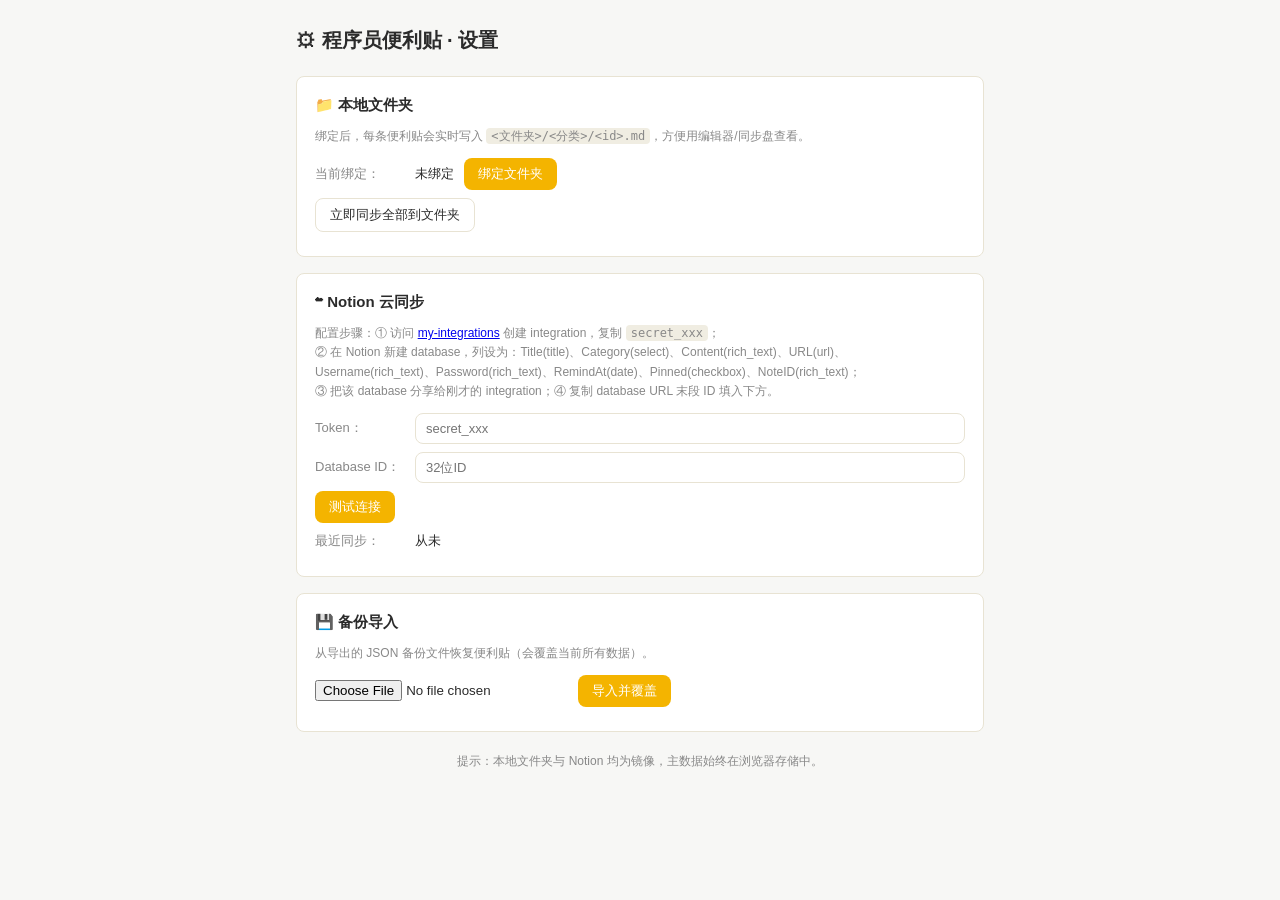
==== options.html @ b3d8fd40 "浏览器便利贴v1.0.0" ====
<!DOCTYPE html>
<html lang="zh-CN">
<head>
  <meta charset="UTF-8" />
  <meta name="viewport" content="width=device-width, initial-scale=1.0" />
  <title>便利贴 · 设置</title>
  <link rel="stylesheet" href="options.css" />
</head>
<body>
  <div class="wrap">
    <h1>⚙ 程序员便利贴 · 设置</h1>

    <section class="card">
      <h2>📁 本地文件夹</h2>
      <p class="hint">绑定后，每条便利贴会实时写入 <code>&lt;文件夹&gt;/&lt;分类&gt;/&lt;id&gt;.md</code>，方便用编辑器/同步盘查看。</p>
      <div class="row">
        <span class="label">当前绑定：</span>
        <span id="folder-name" class="value">未绑定</span>
        <button id="btn-bind" class="btn-primary">绑定文件夹</button>
        <button id="btn-unbind" class="btn-ghost hidden">解绑</button>
      </div>
      <div class="row">
        <button id="btn-sync-folder" class="btn-ghost">立即同步全部到文件夹</button>
        <span id="folder-sync-result" class="value"></span>
      </div>
    </section>

    <section class="card">
      <h2>☁ Notion 云同步</h2>
      <p class="hint">
        配置步骤：① 访问 <a href="https://www.notion.so/my-integrations" target="_blank">my-integrations</a> 创建 integration，复制 <code>secret_xxx</code>；<br/>
        ② 在 Notion 新建 database，列设为：Title(title)、Category(select)、Content(rich_text)、URL(url)、Username(rich_text)、Password(rich_text)、RemindAt(date)、Pinned(checkbox)、NoteID(rich_text)；<br/>
        ③ 把该 database 分享给刚才的 integration；④ 复制 database URL 末段 ID 填入下方。
      </p>
      <div class="row">
        <span class="label">Token：</span>
        <input id="notion-token" type="password" placeholder="secret_xxx" class="input" />
      </div>
      <div class="row">
        <span class="label">Database ID：</span>
        <input id="notion-db" type="text" placeholder="32位ID" class="input" />
      </div>
      <div class="row">
        <button id="btn-test" class="btn-primary">测试连接</button>
        <span id="test-result" class="value"></span>
      </div>
      <div class="row">
        <span class="label">最近同步：</span>
        <span id="last-sync" class="value">从未</span>
      </div>
    </section>

    <section class="card">
      <h2>💾 备份导入</h2>
      <p class="hint">从导出的 JSON 备份文件恢复便利贴（会覆盖当前所有数据）。</p>
      <div class="row">
        <input id="import-file" type="file" accept=".json" />
        <button id="btn-import" class="btn-primary">导入并覆盖</button>
        <span id="import-result" class="value"></span>
      </div>
    </section>

    <p class="foot">提示：本地文件夹与 Notion 均为镜像，主数据始终在浏览器存储中。</p>
  </div>
  <script type="module" src="options.js"></script>
</body>
</html>
---- options.css ----
/* options.css */
:root {
  --bg: #f7f7f5;
  --card: #fff;
  --border: #e8e3d3;
  --text: #2b2b2b;
  --muted: #888;
  --primary: #f4b400;
  --primary-d: #d99e00;
  --radius: 8px;
}
* { box-sizing: border-box; margin: 0; padding: 0; }
body {
  background: var(--bg);
  color: var(--text);
  font-family: -apple-system, "Segoe UI", "Microsoft YaHei", sans-serif;
  font-size: 14px;
  line-height: 1.6;
}
.wrap { max-width: 720px; margin: 0 auto; padding: 24px 16px 60px; }
h1 { font-size: 20px; margin-bottom: 20px; }
.card {
  background: var(--card);
  border: 1px solid var(--border);
  border-radius: var(--radius);
  padding: 16px 18px;
  margin-bottom: 16px;
}
h2 { font-size: 15px; margin-bottom: 10px; }
.hint { font-size: 12px; color: var(--muted); margin-bottom: 12px; }
.hint code { background: #f0ede2; padding: 1px 5px; border-radius: 4px; font-size: 12px; }
.row { display: flex; align-items: center; gap: 10px; margin: 8px 0; flex-wrap: wrap; }
.label { width: 90px; color: var(--muted); font-size: 13px; }
.value { font-size: 13px; color: var(--text); }
.input {
  flex: 1; min-width: 200px;
  border: 1px solid var(--border); border-radius: var(--radius);
  padding: 7px 10px; font-size: 13px; outline: none;
}
.input:focus { border-color: var(--primary); }
.btn-primary, .btn-ghost {
  border: none; border-radius: var(--radius); padding: 7px 14px;
  font-size: 13px; cursor: pointer;
}
.btn-primary { background: var(--primary); color: #fff; }
.btn-primary:hover { background: var(--primary-d); }
.btn-ghost { background: transparent; border: 1px solid var(--border); color: var(--text); }
.btn-ghost:hover { background: #f0ede2; }
.hidden { display: none !important; }
.foot { font-size: 12px; color: var(--muted); text-align: center; margin-top: 20px; }
.ok { color: #2e7d32; }
.err { color: #c62828; }
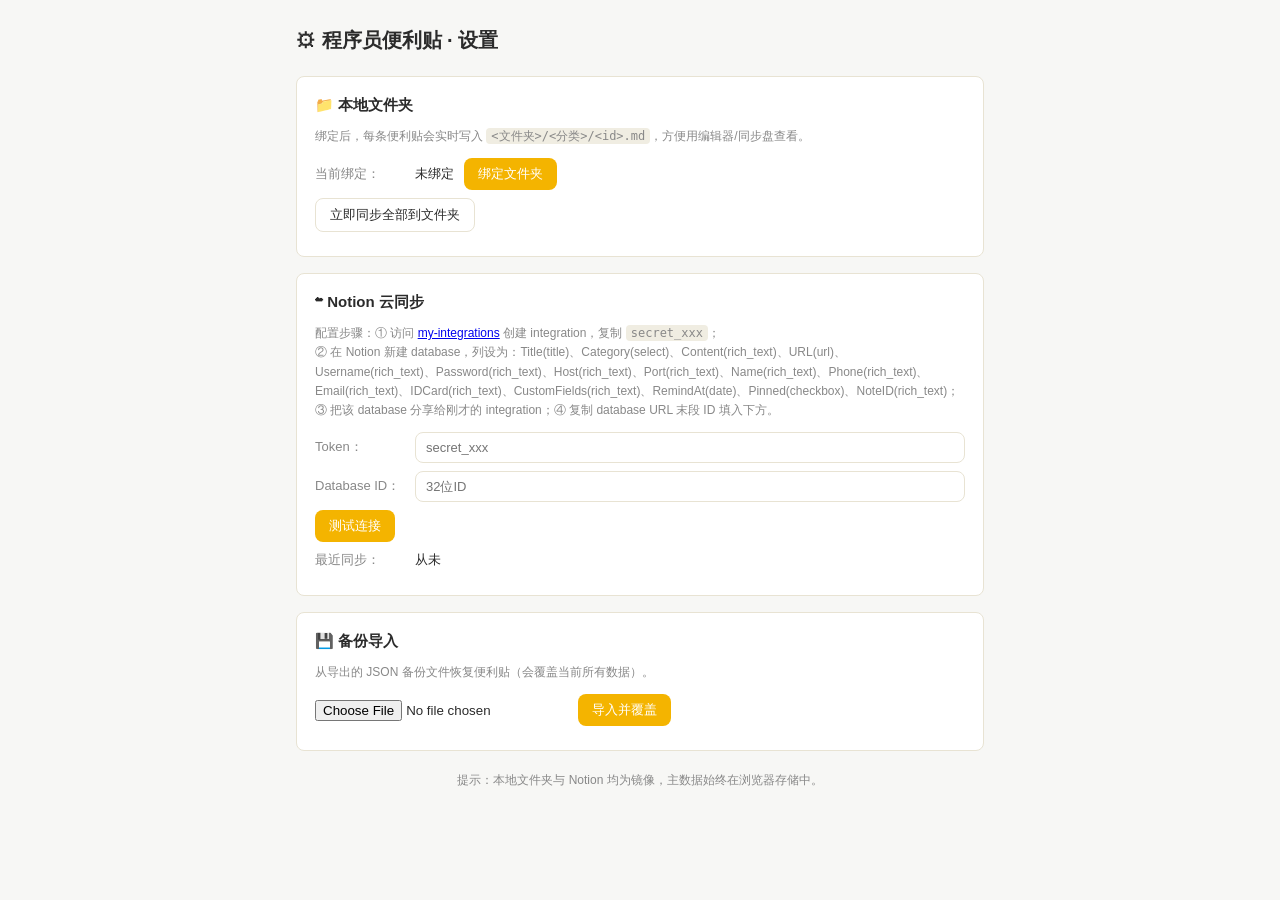
==== commit 399af96c: "浏览器便利贴v1.0.1" ====
--- a/options.html
+++ b/options.html
@@ -29,7 +29,7 @@
       <h2>☁ Notion 云同步</h2>
       <p class="hint">
         配置步骤：① 访问 <a href="https://www.notion.so/my-integrations" target="_blank">my-integrations</a> 创建 integration，复制 <code>secret_xxx</code>；<br/>
-        ② 在 Notion 新建 database，列设为：Title(title)、Category(select)、Content(rich_text)、URL(url)、Username(rich_text)、Password(rich_text)、RemindAt(date)、Pinned(checkbox)、NoteID(rich_text)；<br/>
+        ② 在 Notion 新建 database，列设为：Title(title)、Category(select)、Content(rich_text)、URL(url)、Username(rich_text)、Password(rich_text)、Host(rich_text)、Port(rich_text)、Name(rich_text)、Phone(rich_text)、Email(rich_text)、IDCard(rich_text)、CustomFields(rich_text)、RemindAt(date)、Pinned(checkbox)、NoteID(rich_text)；<br/>
         ③ 把该 database 分享给刚才的 integration；④ 复制 database URL 末段 ID 填入下方。
       </p>
       <div class="row">
